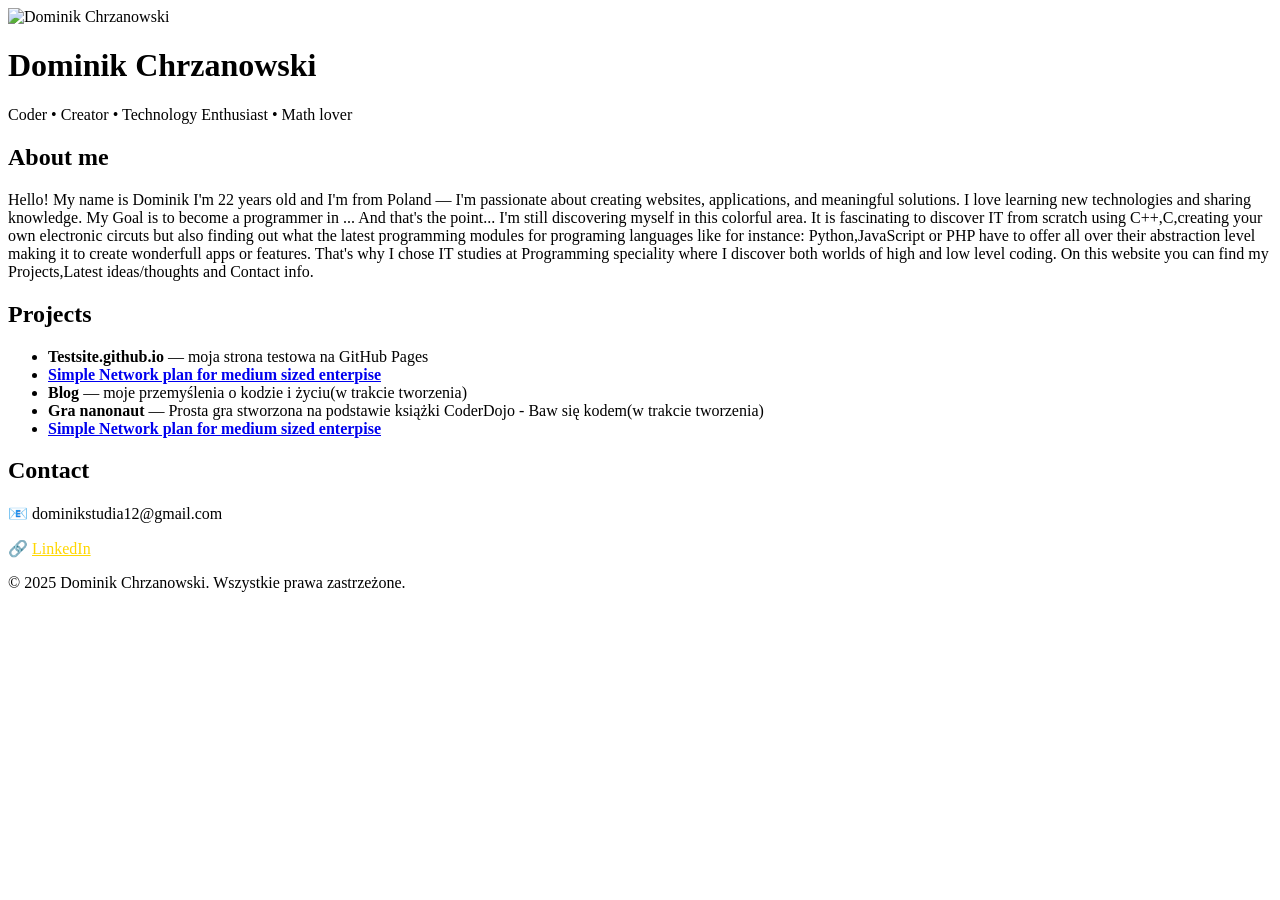
==== index.html @ a1d35b5d "Dodanie hiperlancza do podstrony Arduino Adventure" ====
<!DOCTYPE html>
<html lang="pl">
<head>
  <meta charset="UTF-8">
  <meta name="viewport" content="width=device-width, initial-scale=1">
  <link rel="stylesheet" href="style.css">
  <title>Dominik Chrzanowski</title>
</head>
<body>
  <header>
  <img src="zdj.jpg" alt="Dominik Chrzanowski" >
  <h1>Dominik Chrzanowski</h1>
  <p>Coder • Creator • Technology Enthusiast • Math lover</p>
</header>

  <section>
    <div class="card">
      <h2>About me</h2>
      <p>Hello! My name is Dominik I'm 22 years old and I'm from Poland — I'm passionate about creating websites, applications, and meaningful solutions.
        I love learning new technologies and sharing knowledge.
        My Goal is to become a programmer in ... And that's the point... 
        I'm still discovering myself in this colorful area.
        It is fascinating to discover IT from scratch using C++,C,creating your own electronic circuts but also finding out what the
        latest programming modules for programing languages like for instance: Python,JavaScript or PHP have to offer all over their 
        abstraction level making it to create wonderfull apps or features. That's why I chose IT studies at Programming speciality where
        I discover both worlds of high and low level coding. On this website you can find my Projects,Latest ideas/thoughts and Contact info.
      </p>
    </div>

    <div class="card">
      <h2>Projects</h2>
      <ul>
        <li><strong>Testsite.github.io</strong> — moja strona testowa na GitHub Pages</li>
        <li><strong><a href="Simple Network plan for medium sized enterpise.html" target="_blank">Simple Network plan for medium sized enterpise</a></strong> 
</li>
        <li><strong>Blog</strong> — moje przemyślenia o kodzie i życiu(w trakcie tworzenia)</li>
        <li><strong>Gra nanonaut</strong> — Prosta gra stworzona na podstawie książki CoderDojo - Baw się kodem(w trakcie tworzenia)</li>
        <li><strong><a href="/Arduino Adventure.html" target="_blank">Simple Network plan for medium sized enterpise</a></strong> 
</li>
      </ul>
    </div>

    <div class="card">
      <h2>Contact</h2>
      <p>📧 dominikstudia12@gmail.com</p>
      <p>🔗 <a href="https://www.linkedin.com/in/dominik-chrzanowski-278456309/" target="_blank" style ="color: #ffd700;">LinkedIn</a></p>
    </div>
  </section>

  <footer>
    &copy; 2025 Dominik Chrzanowski. Wszystkie prawa zastrzeżone.
  </footer>
</body>
</html>
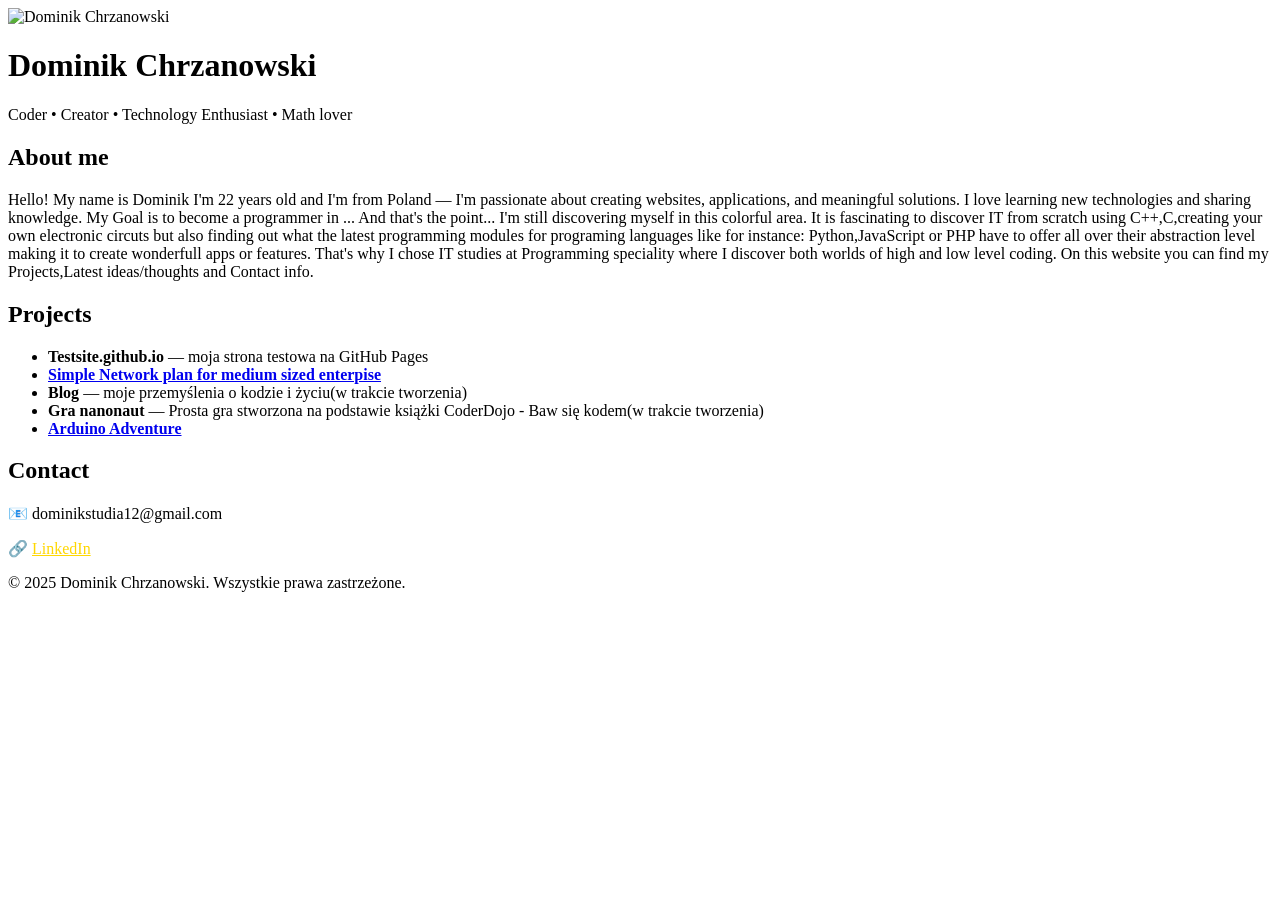
==== commit a1359c2c: "Dodanie Arduino Adventure" ====
--- a/index.html
+++ b/index.html
@@ -35,7 +35,7 @@
 </li>
         <li><strong>Blog</strong> — moje przemyślenia o kodzie i życiu(w trakcie tworzenia)</li>
         <li><strong>Gra nanonaut</strong> — Prosta gra stworzona na podstawie książki CoderDojo - Baw się kodem(w trakcie tworzenia)</li>
-        <li><strong><a href="/Arduino Adventure.html" target="_blank">Simple Network plan for medium sized enterpise</a></strong> 
+        <li><strong><a href="/Arduino Adventure.html" target="_blank">Arduino Adventure</a></strong> 
 </li>
       </ul>
     </div>
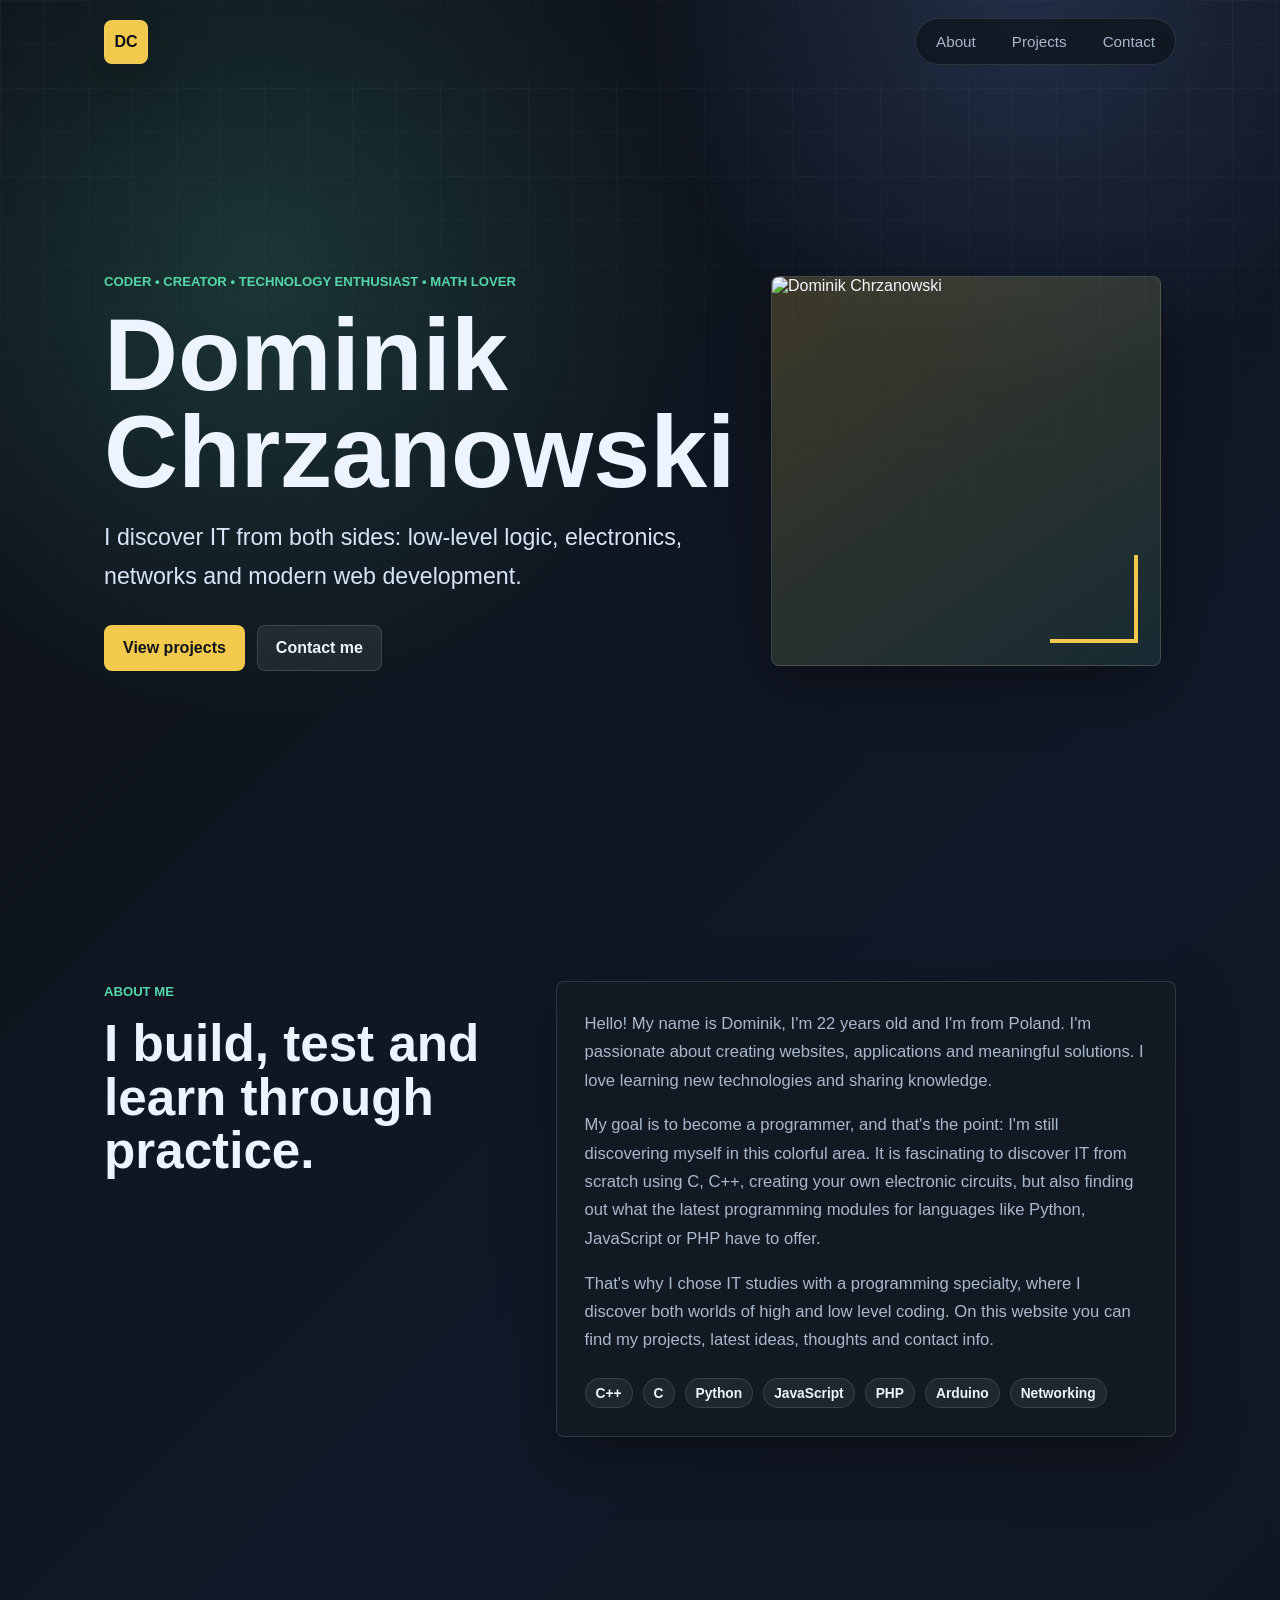
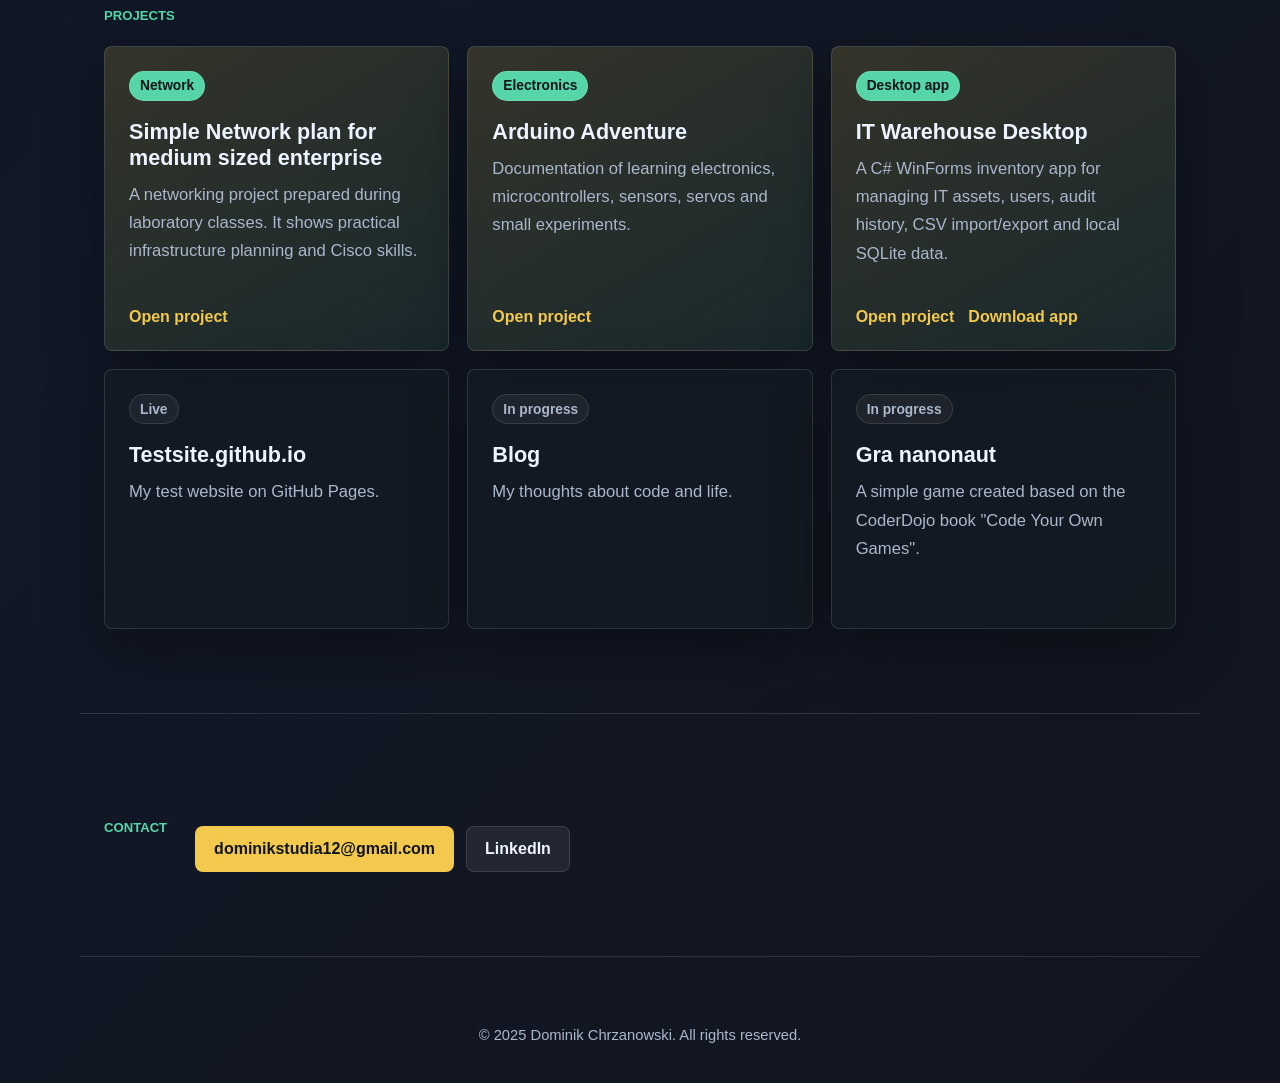
==== commit 1d97d7bc: "Redesign portfolio and add IT Warehouse Desktop download" ====
--- a/index.html
+++ b/index.html
@@ -1,54 +1,156 @@
 <!DOCTYPE html>
-<html lang="pl">
+<html lang="en">
 <head>
   <meta charset="UTF-8">
   <meta name="viewport" content="width=device-width, initial-scale=1">
+  <meta name="description" content="Dominik Chrzanowski's portfolio: programming, electronics, network projects and Arduino.">
   <link rel="stylesheet" href="style.css">
-  <title>Dominik Chrzanowski</title>
+  <title>Dominik Chrzanowski | Portfolio</title>
 </head>
 <body>
-  <header>
-  <img src="zdj.jpg" alt="Dominik Chrzanowski" >
-  <h1>Dominik Chrzanowski</h1>
-  <p>Coder • Creator • Technology Enthusiast • Math lover</p>
-</header>
+  <nav class="topbar" aria-label="Main navigation">
+    <a class="brand" href="index.html">DC</a>
+    <div class="nav-links">
+      <a href="#about">About</a>
+      <a href="#projects">Projects</a>
+      <a href="#contact">Contact</a>
+    </div>
+  </nav>
 
-  <section>
-    <div class="card">
-      <h2>About me</h2>
-      <p>Hello! My name is Dominik I'm 22 years old and I'm from Poland — I'm passionate about creating websites, applications, and meaningful solutions.
-        I love learning new technologies and sharing knowledge.
-        My Goal is to become a programmer in ... And that's the point... 
-        I'm still discovering myself in this colorful area.
-        It is fascinating to discover IT from scratch using C++,C,creating your own electronic circuts but also finding out what the
-        latest programming modules for programing languages like for instance: Python,JavaScript or PHP have to offer all over their 
-        abstraction level making it to create wonderfull apps or features. That's why I chose IT studies at Programming speciality where
-        I discover both worlds of high and low level coding. On this website you can find my Projects,Latest ideas/thoughts and Contact info.
+  <header class="hero">
+    <div class="hero-copy">
+      <p class="eyebrow">Coder • Creator • Technology Enthusiast • Math lover</p>
+      <h1>Dominik Chrzanowski</h1>
+      <p class="lead">
+        I discover IT from both sides: low-level logic, electronics, networks and modern web development.
       </p>
+      <div class="hero-actions" aria-label="Main actions">
+        <a class="button primary" href="#projects">View projects</a>
+        <a class="button secondary" href="mailto:dominikstudia12@gmail.com">Contact me</a>
+      </div>
     </div>
+    <div class="portrait-wrap">
+      <img src="zdj.jpg" alt="Dominik Chrzanowski">
+    </div>
+  </header>
 
-    <div class="card">
-      <h2>Projects</h2>
-      <ul>
-        <li><strong>Testsite.github.io</strong> — moja strona testowa na GitHub Pages</li>
-        <li><strong><a href="Simple Network plan for medium sized enterpise.html" target="_blank">Simple Network plan for medium sized enterpise</a></strong> 
-</li>
-        <li><strong>Blog</strong> — moje przemyślenia o kodzie i życiu(w trakcie tworzenia)</li>
-        <li><strong>Gra nanonaut</strong> — Prosta gra stworzona na podstawie książki CoderDojo - Baw się kodem(w trakcie tworzenia)</li>
-        <li><strong><a href="/Arduino Adventure.html" target="_blank">Arduino Adventure</a></strong> 
-</li>
-      </ul>
-    </div>
+  <main>
+    <section id="about" class="section about-grid">
+      <div>
+        <p class="section-label">About me</p>
+        <h2>I build, test and learn through practice.</h2>
+      </div>
+      <div class="card">
+        <p>
+          Hello! My name is Dominik, I'm 22 years old and I'm from Poland. I'm passionate about creating websites,
+          applications and meaningful solutions. I love learning new technologies and sharing knowledge.
+        </p>
+        <p>
+          My goal is to become a programmer, and that's the point: I'm still discovering myself in this colorful area.
+          It is fascinating to discover IT from scratch using C, C++, creating your own electronic circuits, but also
+          finding out what the latest programming modules for languages like Python, JavaScript or PHP have to offer.
+        </p>
+        <p>
+          That's why I chose IT studies with a programming specialty, where I discover both worlds of high and low level
+          coding. On this website you can find my projects, latest ideas, thoughts and contact info.
+        </p>
+        <div class="skill-cloud" aria-label="Technologies and areas">
+          <span>C++</span>
+          <span>C</span>
+          <span>Python</span>
+          <span>JavaScript</span>
+          <span>PHP</span>
+          <span>Arduino</span>
+          <span>Networking</span>
+        </div>
+      </div>
+    </section>
 
-    <div class="card">
-      <h2>Contact</h2>
-      <p>📧 dominikstudia12@gmail.com</p>
-      <p>🔗 <a href="https://www.linkedin.com/in/dominik-chrzanowski-278456309/" target="_blank" style ="color: #ffd700;">LinkedIn</a></p>
-    </div>
-  </section>
+    <section id="projects" class="section">
+      <div class="section-heading">
+        <p class="section-label">Projects</p>
+      </div>
+
+      <div class="project-grid">
+        <article class="project-card featured">
+          <div>
+            <span class="badge">Network</span>
+            <h3>Simple Network plan for medium sized enterprise</h3>
+            <p>
+              A networking project prepared during laboratory classes. It shows practical infrastructure planning and Cisco skills.
+            </p>
+          </div>
+          <a class="text-link" href="Simple Network plan for medium sized enterpise.html" target="_blank" rel="noopener">
+            Open project
+          </a>
+        </article>
+
+        <article class="project-card featured">
+          <div>
+            <span class="badge">Electronics</span>
+            <h3>Arduino Adventure</h3>
+            <p>
+              Documentation of learning electronics, microcontrollers, sensors, servos and small experiments.
+            </p>
+          </div>
+          <a class="text-link" href="Arduino Adventure.html" target="_blank" rel="noopener">Open project</a>
+        </article>
+
+        <article class="project-card featured">
+          <div>
+            <span class="badge">Desktop app</span>
+            <h3>IT Warehouse Desktop</h3>
+            <p>
+              A C# WinForms inventory app for managing IT assets, users, audit history, CSV import/export and local SQLite data.
+            </p>
+          </div>
+          <div class="project-actions">
+            <a class="text-link" href="ITWarehouseDesktop.html" target="_blank" rel="noopener">Open project</a>
+            <a class="text-link" href="downloads/ITWarehouseDesktop.zip" download>Download app</a>
+          </div>
+        </article>
+
+        <article class="project-card">
+          <div>
+            <span class="badge muted">Live</span>
+            <h3>Testsite.github.io</h3>
+            <p>My test website on GitHub Pages.</p>
+          </div>
+        </article>
+
+        <article class="project-card">
+          <div>
+            <span class="badge muted">In progress</span>
+            <h3>Blog</h3>
+            <p>My thoughts about code and life.</p>
+          </div>
+        </article>
+
+        <article class="project-card">
+          <div>
+            <span class="badge muted">In progress</span>
+            <h3>Gra nanonaut</h3>
+            <p>A simple game created based on the CoderDojo book "Code Your Own Games".</p>
+          </div>
+        </article>
+      </div>
+    </section>
+
+    <section id="contact" class="section contact-band">
+      <div>
+        <p class="section-label">Contact</p>
+      </div>
+      <div class="contact-actions">
+        <a class="button primary" href="mailto:dominikstudia12@gmail.com">dominikstudia12@gmail.com</a>
+        <a class="button secondary" href="https://www.linkedin.com/in/dominik-chrzanowski-278456309/" target="_blank" rel="noopener">
+          LinkedIn
+        </a>
+      </div>
+    </section>
+  </main>
 
   <footer>
-    &copy; 2025 Dominik Chrzanowski. Wszystkie prawa zastrzeżone.
+    &copy; 2025 Dominik Chrzanowski. All rights reserved.
   </footer>
 </body>
 </html>
--- a/style.css
+++ b/style.css
@@ -0,0 +1,471 @@
+:root {
+  --bg: #0d1117;
+  --surface: #151b23;
+  --surface-strong: #1f2937;
+  --text: #eef4ff;
+  --muted: #aab8cc;
+  --line: rgba(255, 255, 255, 0.12);
+  --accent: #f2c94c;
+  --accent-2: #56d6a8;
+  --accent-3: #7aa7ff;
+  --shadow: 0 20px 60px rgba(0, 0, 0, 0.35);
+}
+
+* {
+  box-sizing: border-box;
+}
+
+html {
+  scroll-behavior: smooth;
+}
+
+body {
+  min-height: 100vh;
+  margin: 0;
+  font-family: "Segoe UI", Arial, sans-serif;
+  color: var(--text);
+  background:
+    radial-gradient(circle at 20% 10%, rgba(86, 214, 168, 0.18), transparent 28rem),
+    radial-gradient(circle at 80% 0%, rgba(122, 167, 255, 0.17), transparent 24rem),
+    linear-gradient(135deg, #0d1117 0%, #111827 48%, #12151f 100%);
+}
+
+body::before {
+  content: "";
+  position: fixed;
+  inset: 0;
+  z-index: -1;
+  pointer-events: none;
+  background-image:
+    linear-gradient(rgba(255, 255, 255, 0.035) 1px, transparent 1px),
+    linear-gradient(90deg, rgba(255, 255, 255, 0.035) 1px, transparent 1px);
+  background-size: 44px 44px;
+  mask-image: linear-gradient(to bottom, black, transparent 70%);
+}
+
+a {
+  color: inherit;
+}
+
+.topbar {
+  position: sticky;
+  top: 0;
+  z-index: 10;
+  display: flex;
+  align-items: center;
+  justify-content: space-between;
+  gap: 20px;
+  max-width: 1120px;
+  margin: 0 auto;
+  padding: 18px 24px;
+  backdrop-filter: blur(18px);
+}
+
+.brand {
+  display: grid;
+  width: 44px;
+  height: 44px;
+  place-items: center;
+  border: 1px solid var(--line);
+  border-radius: 8px;
+  color: var(--bg);
+  font-weight: 800;
+  text-decoration: none;
+  background: var(--accent);
+  box-shadow: var(--shadow);
+}
+
+.nav-links {
+  display: flex;
+  gap: 8px;
+  padding: 6px;
+  border: 1px solid var(--line);
+  border-radius: 999px;
+  background: rgba(13, 17, 23, 0.65);
+}
+
+.nav-links a {
+  padding: 8px 14px;
+  border-radius: 999px;
+  color: var(--muted);
+  font-size: 0.95rem;
+  text-decoration: none;
+  transition: color 180ms ease, background 180ms ease;
+}
+
+.nav-links a:hover {
+  color: var(--text);
+  background: rgba(255, 255, 255, 0.08);
+}
+
+.hero {
+  display: grid;
+  grid-template-columns: minmax(0, 1fr) minmax(280px, 420px);
+  gap: 56px;
+  align-items: center;
+  max-width: 1120px;
+  min-height: calc(100vh - 86px);
+  margin: 0 auto;
+  padding: 54px 24px 92px;
+}
+
+.eyebrow,
+.section-label {
+  margin: 0 0 14px;
+  color: var(--accent-2);
+  font-size: 0.82rem;
+  font-weight: 800;
+  letter-spacing: 0;
+  text-transform: uppercase;
+}
+
+h1,
+h2,
+h3,
+p {
+  margin-top: 0;
+}
+
+h1 {
+  max-width: 760px;
+  margin-bottom: 18px;
+  font-size: clamp(3rem, 8vw, 6.75rem);
+  line-height: 0.94;
+}
+
+h2 {
+  margin-bottom: 18px;
+  font-size: clamp(2rem, 4vw, 3.3rem);
+  line-height: 1.04;
+}
+
+h3 {
+  margin-bottom: 10px;
+  font-size: 1.35rem;
+}
+
+p {
+  color: var(--muted);
+  font-size: 1.04rem;
+  line-height: 1.7;
+}
+
+.steps-list {
+  display: grid;
+  gap: 12px;
+  margin: 0 0 20px;
+  padding-left: 24px;
+  color: var(--muted);
+  font-size: 1.04rem;
+  line-height: 1.7;
+}
+
+.steps-list strong {
+  color: var(--text);
+}
+
+.lead {
+  max-width: 660px;
+  color: #d8e4f7;
+  font-size: clamp(1.15rem, 2vw, 1.45rem);
+}
+
+.hero-actions,
+.contact-actions {
+  display: flex;
+  flex-wrap: wrap;
+  gap: 12px;
+  margin-top: 28px;
+}
+
+.button {
+  display: inline-flex;
+  align-items: center;
+  justify-content: center;
+  min-height: 46px;
+  padding: 12px 18px;
+  border: 1px solid transparent;
+  border-radius: 8px;
+  font-weight: 800;
+  text-decoration: none;
+  transition: transform 180ms ease, border-color 180ms ease, background 180ms ease;
+}
+
+.button:hover,
+.text-link:hover {
+  transform: translateY(-2px);
+}
+
+.button.primary {
+  color: #10141c;
+  background: var(--accent);
+}
+
+.button.secondary {
+  border-color: var(--line);
+  color: var(--text);
+  background: rgba(255, 255, 255, 0.07);
+}
+
+.portrait-wrap {
+  position: relative;
+  justify-self: center;
+  width: min(100%, 390px);
+  aspect-ratio: 1;
+  border: 1px solid var(--line);
+  border-radius: 8px;
+  background: linear-gradient(145deg, rgba(242, 201, 76, 0.2), rgba(86, 214, 168, 0.1));
+  box-shadow: var(--shadow);
+  overflow: hidden;
+}
+
+.portrait-wrap::after {
+  content: "";
+  position: absolute;
+  inset: auto 22px 22px auto;
+  width: 84px;
+  height: 84px;
+  border-right: 4px solid var(--accent);
+  border-bottom: 4px solid var(--accent);
+}
+
+.portrait-wrap img {
+  width: 100%;
+  height: 100%;
+  object-fit: cover;
+  filter: saturate(1.05) contrast(1.03);
+}
+
+.section {
+  max-width: 1120px;
+  margin: 0 auto;
+  padding: 84px 24px;
+}
+
+.about-grid {
+  display: grid;
+  grid-template-columns: minmax(220px, 0.8fr) minmax(0, 1.2fr);
+  gap: 38px;
+  align-items: start;
+}
+
+.card,
+.project-card {
+  border: 1px solid var(--line);
+  border-radius: 8px;
+  background: rgba(21, 27, 35, 0.76);
+  box-shadow: var(--shadow);
+}
+
+.card {
+  padding: 28px;
+}
+
+.skill-cloud {
+  display: flex;
+  flex-wrap: wrap;
+  gap: 10px;
+  margin-top: 24px;
+}
+
+.skill-cloud span,
+.badge {
+  display: inline-flex;
+  align-items: center;
+  min-height: 30px;
+  padding: 6px 10px;
+  border: 1px solid var(--line);
+  border-radius: 999px;
+  color: var(--text);
+  font-size: 0.86rem;
+  font-weight: 700;
+  background: rgba(255, 255, 255, 0.06);
+}
+
+.section-heading {
+  max-width: 720px;
+  margin-bottom: 18px;
+}
+
+.project-grid {
+  display: grid;
+  grid-template-columns: repeat(3, minmax(0, 1fr));
+  gap: 18px;
+}
+
+.project-card {
+  display: flex;
+  min-height: 260px;
+  flex-direction: column;
+  justify-content: space-between;
+  padding: 24px;
+  transition: transform 180ms ease, border-color 180ms ease, background 180ms ease;
+}
+
+.project-card:hover {
+  transform: translateY(-4px);
+  border-color: rgba(242, 201, 76, 0.5);
+  background: rgba(31, 41, 55, 0.84);
+}
+
+.project-card.featured {
+  grid-column: span 1;
+  background:
+    linear-gradient(150deg, rgba(242, 201, 76, 0.15), rgba(86, 214, 168, 0.08)),
+    rgba(21, 27, 35, 0.8);
+}
+
+.badge {
+  margin-bottom: 18px;
+  color: #10141c;
+  background: var(--accent-2);
+}
+
+.badge.muted {
+  color: var(--muted);
+  background: rgba(255, 255, 255, 0.05);
+}
+
+.text-link {
+  display: inline-flex;
+  width: fit-content;
+  margin-top: 24px;
+  color: var(--accent);
+  font-weight: 800;
+  text-decoration: none;
+  transition: transform 180ms ease;
+}
+
+.project-actions {
+  display: flex;
+  flex-wrap: wrap;
+  gap: 14px;
+}
+
+.contact-band {
+  display: grid;
+  grid-template-columns: auto minmax(0, 1fr);
+  gap: 28px;
+  align-items: center;
+  margin-bottom: 42px;
+  border-top: 1px solid var(--line);
+  border-bottom: 1px solid var(--line);
+}
+
+footer {
+  padding: 28px 24px 40px;
+  color: var(--muted);
+  text-align: center;
+  font-size: 0.92rem;
+}
+
+.subpage-hero {
+  min-height: auto;
+  padding-bottom: 52px;
+}
+
+.subpage-hero h1 {
+  font-size: clamp(2.7rem, 6vw, 5.6rem);
+}
+
+.content-stack {
+  display: grid;
+  gap: 18px;
+}
+
+.video-links {
+  display: flex;
+  flex-wrap: wrap;
+  gap: 10px;
+  margin: 18px 0 8px;
+}
+
+.video-button {
+  display: inline-flex;
+  align-items: center;
+  justify-content: center;
+  min-height: 42px;
+  padding: 10px 14px;
+  border-radius: 8px;
+  color: #fff;
+  font-weight: 800;
+  text-decoration: none;
+  background: #d72638;
+}
+
+.presentation-page {
+  max-width: 1180px;
+  margin: 0 auto;
+  padding: 40px 24px 84px;
+}
+
+.presentation {
+  width: 100%;
+  height: min(78vh, 860px);
+  border: 1px solid var(--line);
+  border-radius: 8px;
+  background: var(--surface);
+  box-shadow: var(--shadow);
+}
+
+@media (max-width: 900px) {
+  .hero,
+  .about-grid,
+  .contact-band {
+    grid-template-columns: 1fr;
+  }
+
+  .hero {
+    gap: 32px;
+    min-height: auto;
+    padding-top: 38px;
+  }
+
+  .portrait-wrap {
+    justify-self: start;
+    max-width: 320px;
+  }
+
+  .project-grid {
+    grid-template-columns: repeat(2, minmax(0, 1fr));
+  }
+
+  .contact-actions {
+    margin-top: 0;
+  }
+}
+
+@media (max-width: 640px) {
+  .topbar {
+    align-items: flex-start;
+    padding-inline: 16px;
+  }
+
+  .nav-links {
+    max-width: calc(100vw - 88px);
+    overflow-x: auto;
+  }
+
+  .hero,
+  .section,
+  .presentation-page {
+    padding-inline: 16px;
+  }
+
+  .section {
+    padding-block: 58px;
+  }
+
+  .project-grid {
+    grid-template-columns: 1fr;
+  }
+
+  .project-card {
+    min-height: 220px;
+  }
+
+  .button,
+  .contact-actions {
+    width: 100%;
+  }
+}
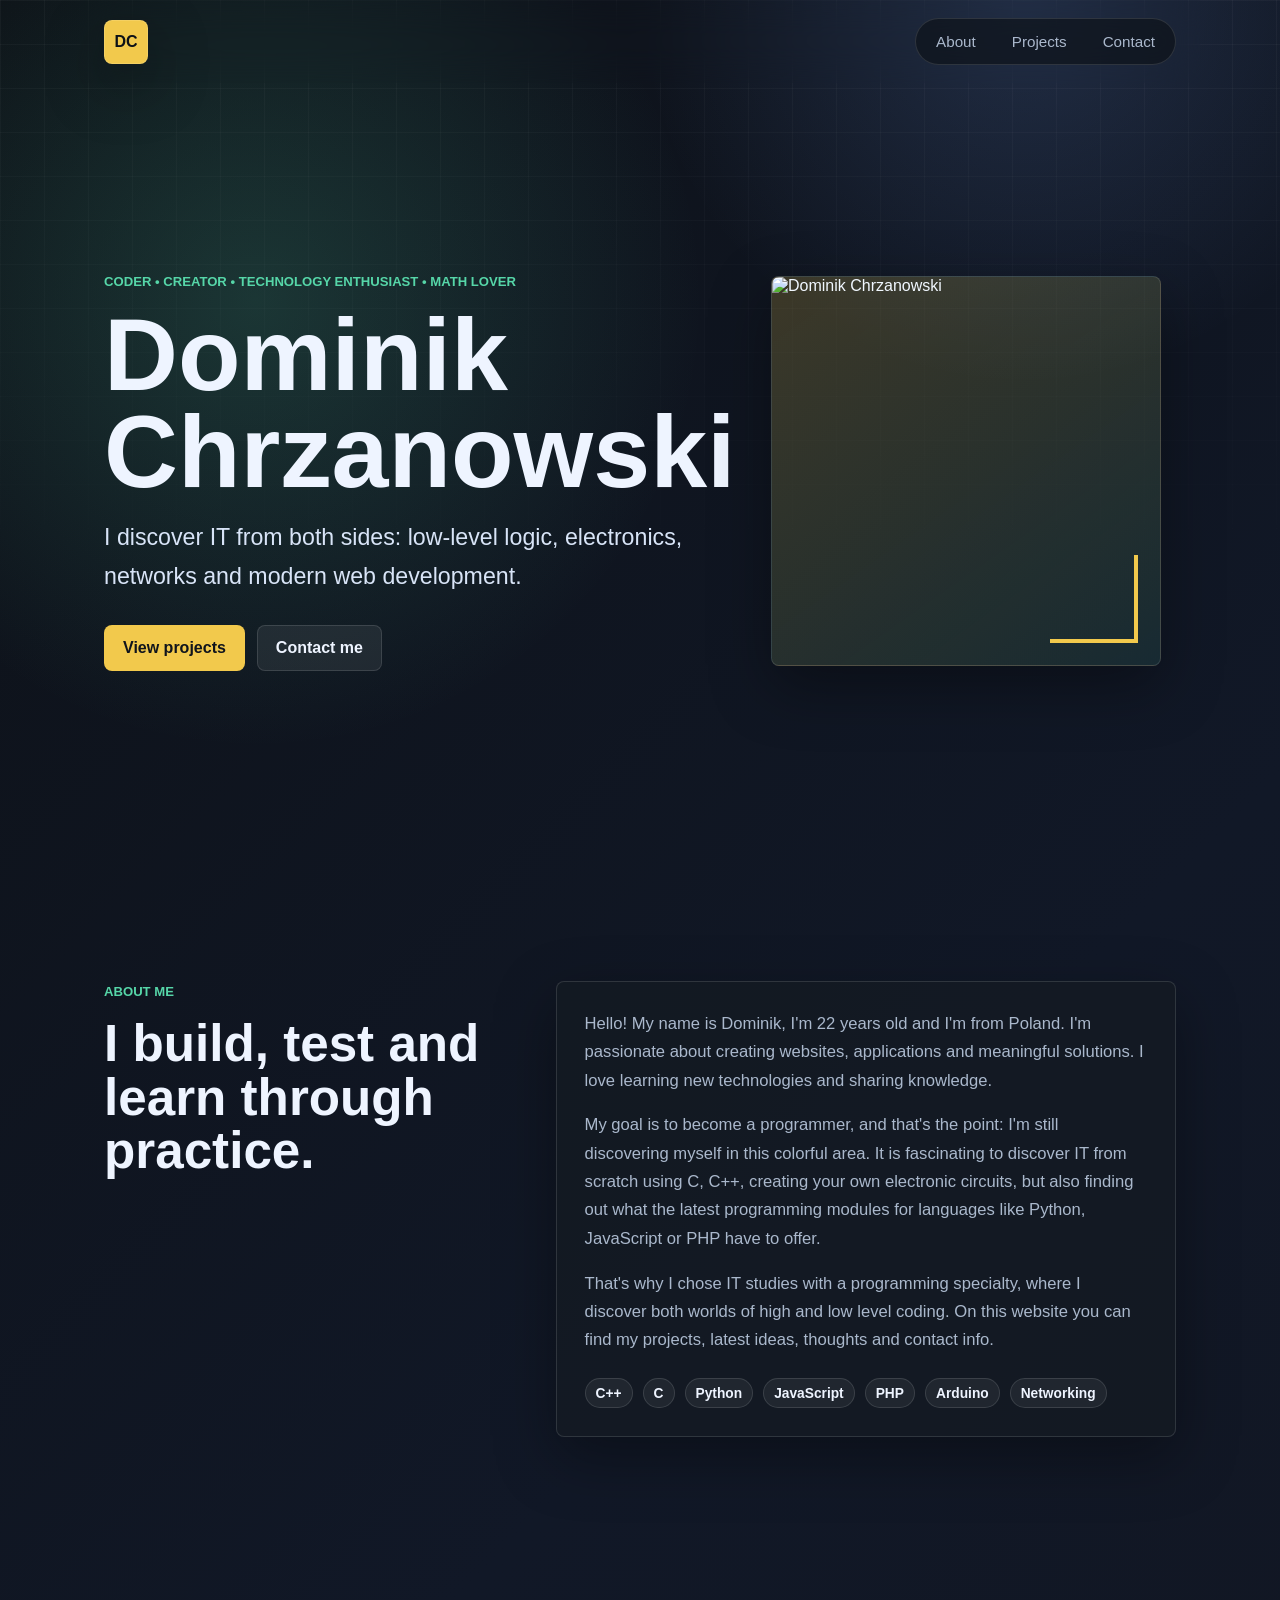
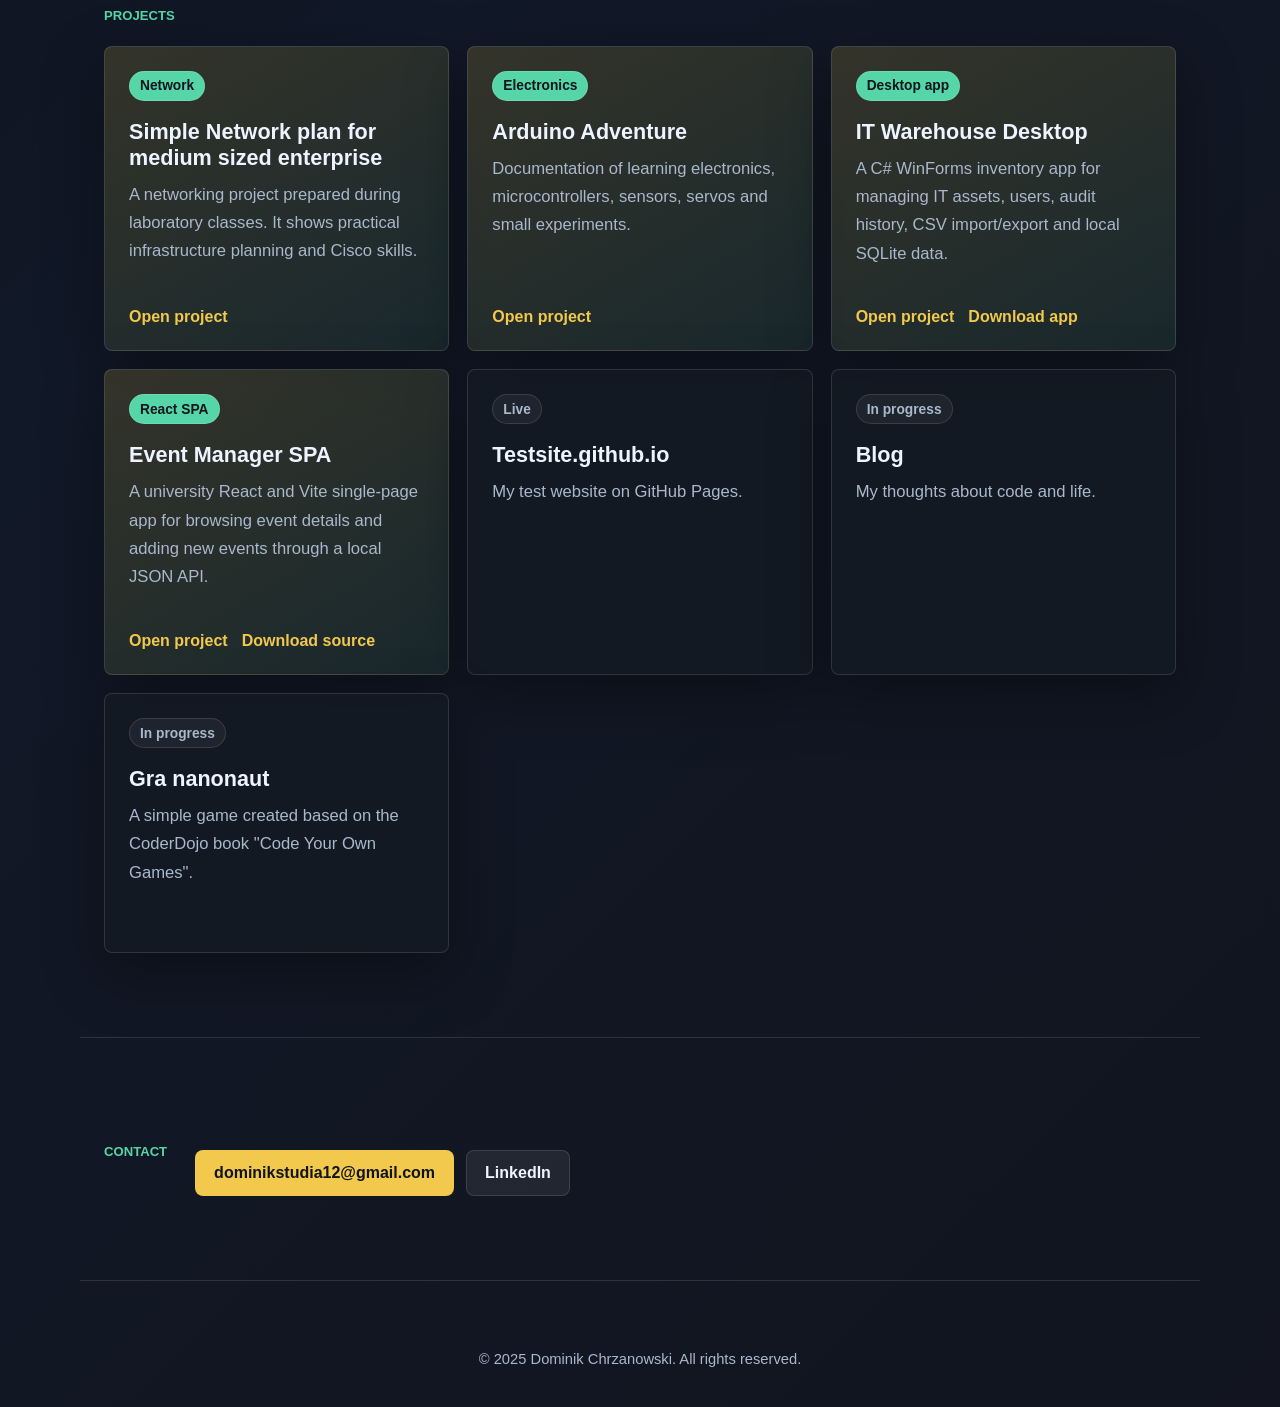
==== commit 60804e43: "Redesign spa app" ====
--- a/index.html
+++ b/index.html
@@ -110,6 +110,20 @@
           </div>
         </article>
 
+        <article class="project-card featured">
+          <div>
+            <span class="badge">React SPA</span>
+            <h3>Event Manager SPA</h3>
+            <p>
+              A university React and Vite single-page app for browsing event details and adding new events through a local JSON API.
+            </p>
+          </div>
+          <div class="project-actions">
+            <a class="text-link" href="SpaApp.html" target="_blank" rel="noopener">Open project</a>
+            <a class="text-link" href="downloads/spa-app-source.zip" download>Download source</a>
+          </div>
+        </article>
+
         <article class="project-card">
           <div>
             <span class="badge muted">Live</span>
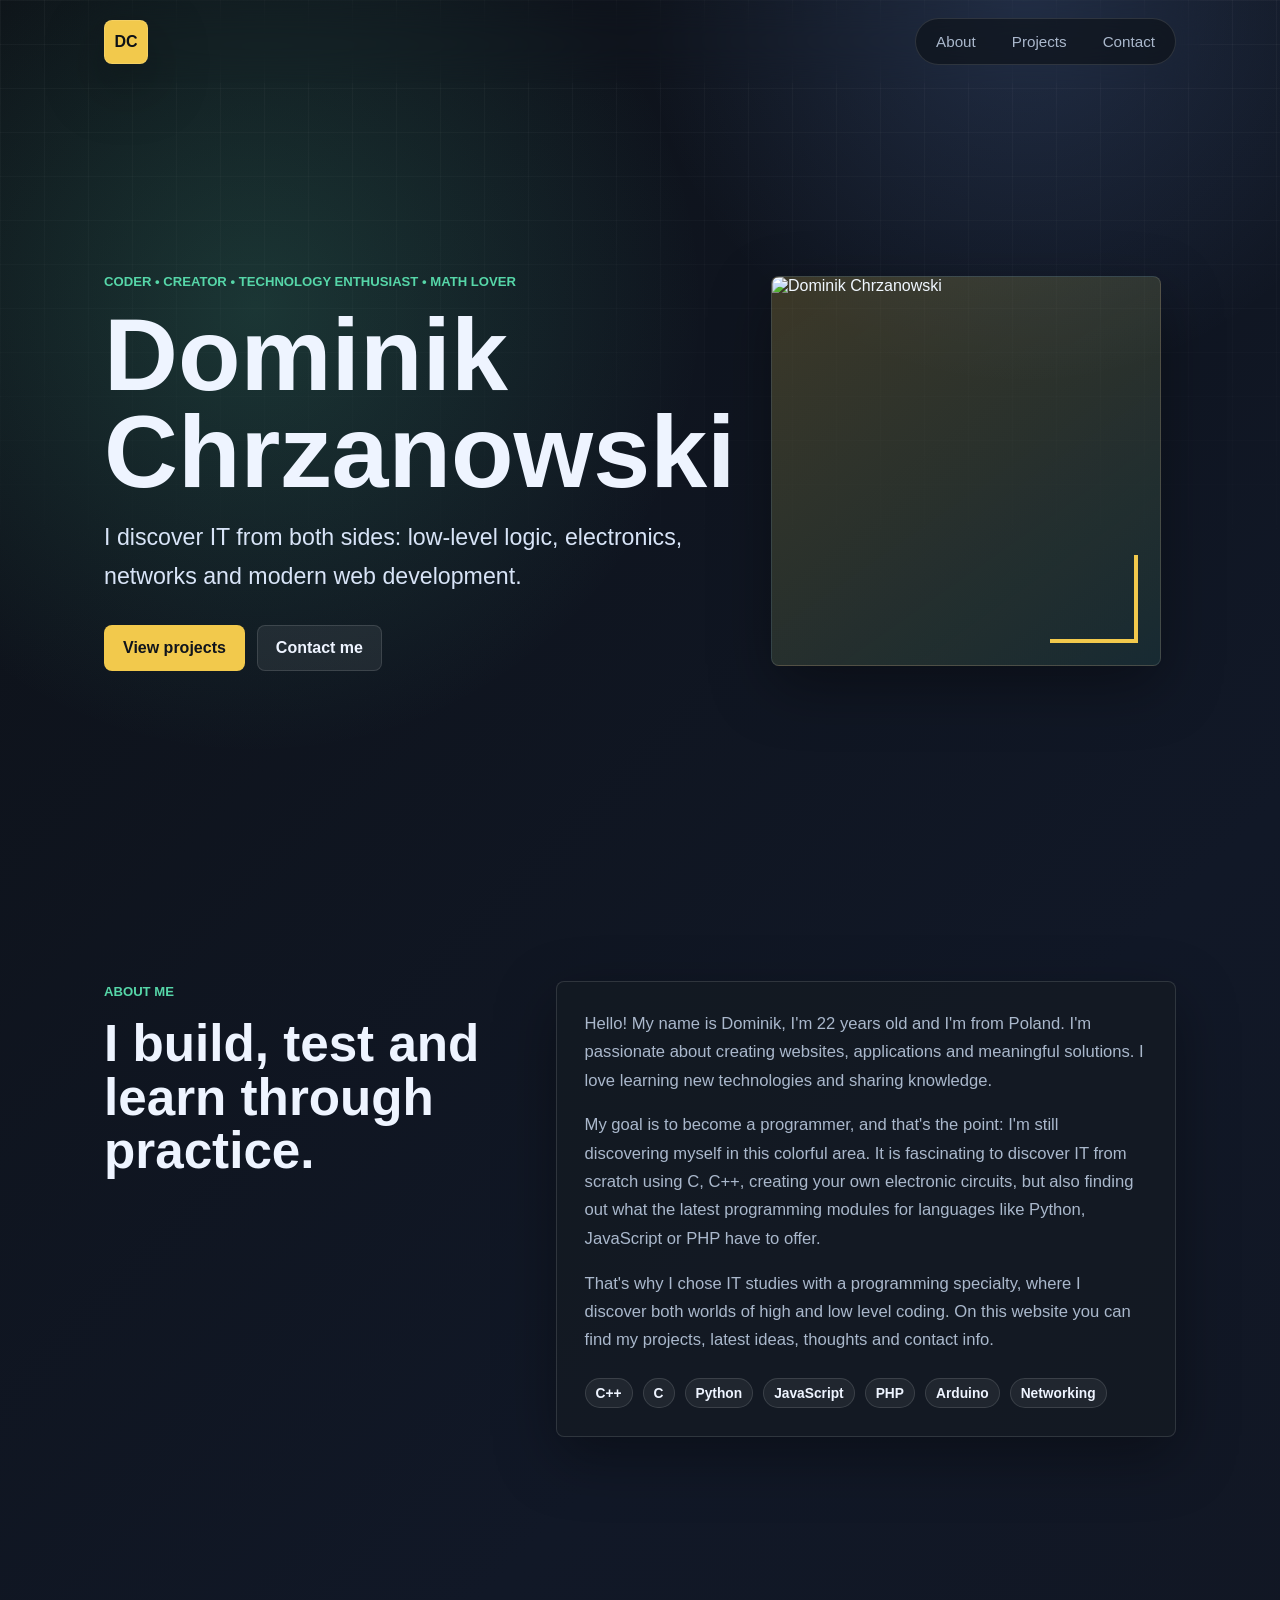
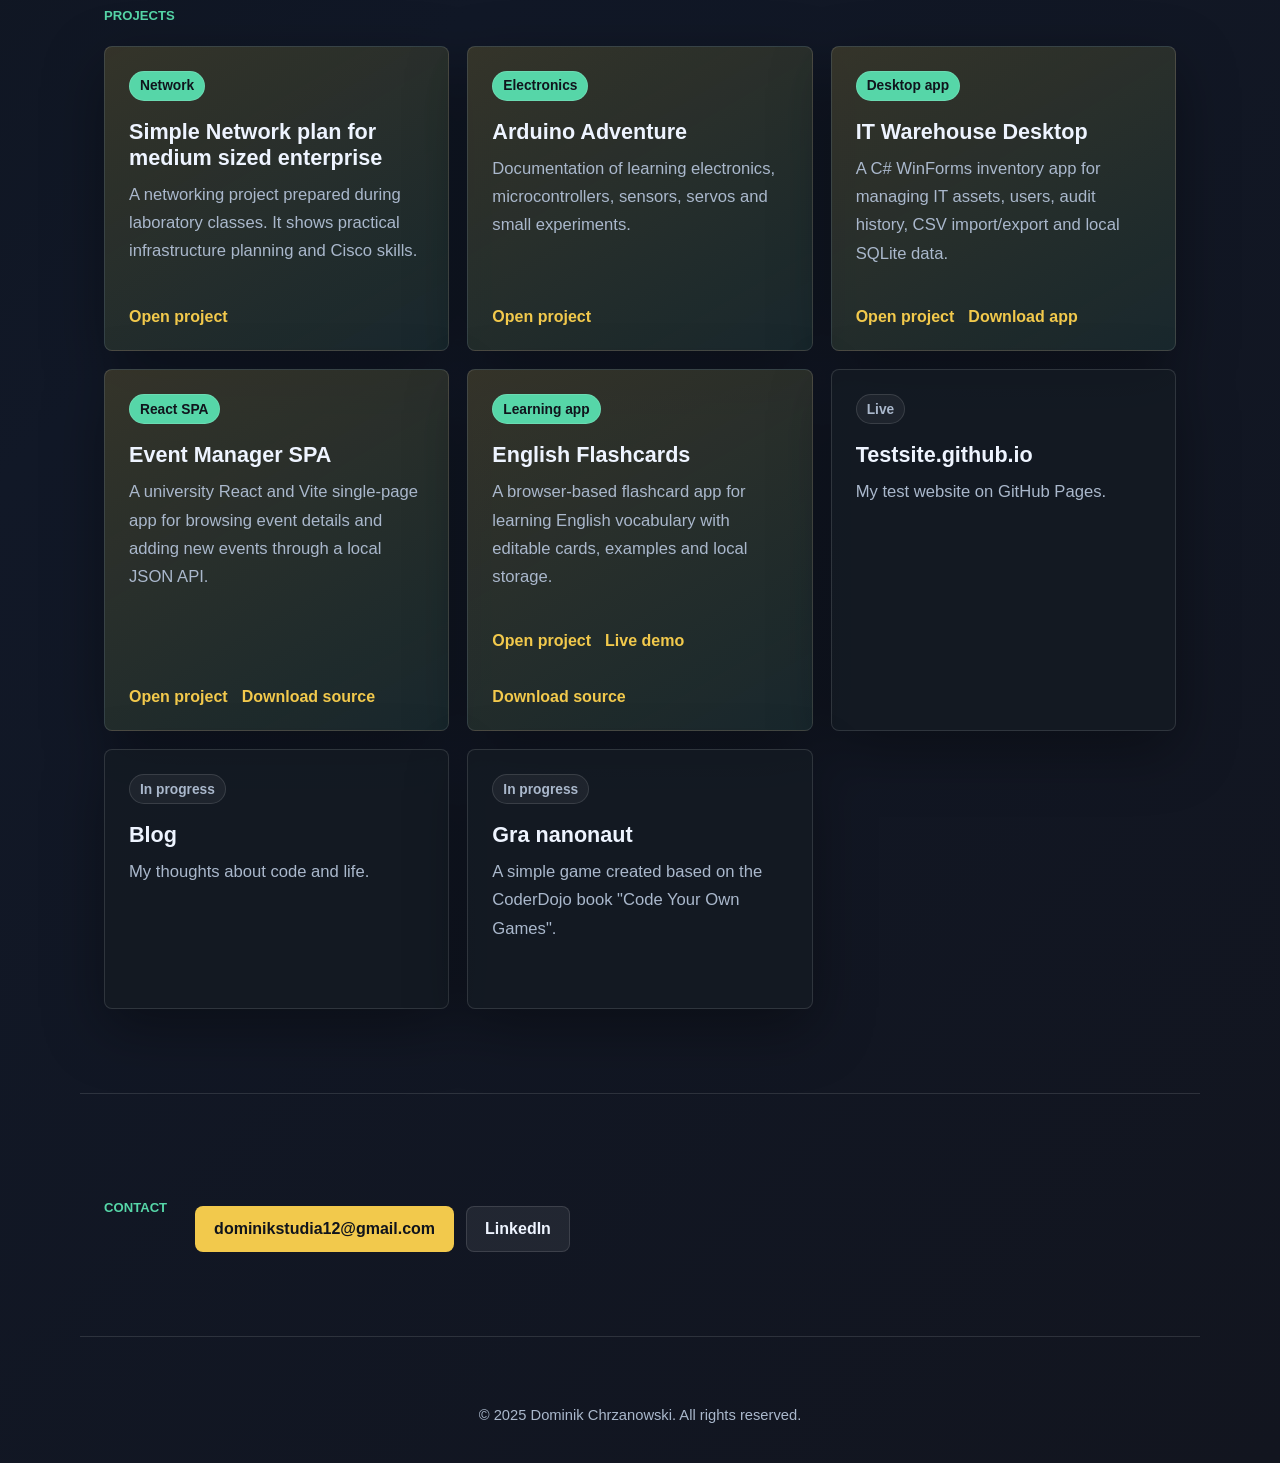
==== commit 1c30eed6: "Fiszki" ====
--- a/index.html
+++ b/index.html
@@ -124,6 +124,21 @@
           </div>
         </article>
 
+        <article class="project-card featured">
+          <div>
+            <span class="badge">Learning app</span>
+            <h3>English Flashcards</h3>
+            <p>
+              A browser-based flashcard app for learning English vocabulary with editable cards, examples and local storage.
+            </p>
+          </div>
+          <div class="project-actions">
+            <a class="text-link" href="Fiszki.html" target="_blank" rel="noopener">Open project</a>
+            <a class="text-link" href="projects/fiszki/index.html" target="_blank" rel="noopener">Live demo</a>
+            <a class="text-link" href="downloads/fiszki-source.zip" download>Download source</a>
+          </div>
+        </article>
+
         <article class="project-card">
           <div>
             <span class="badge muted">Live</span>
